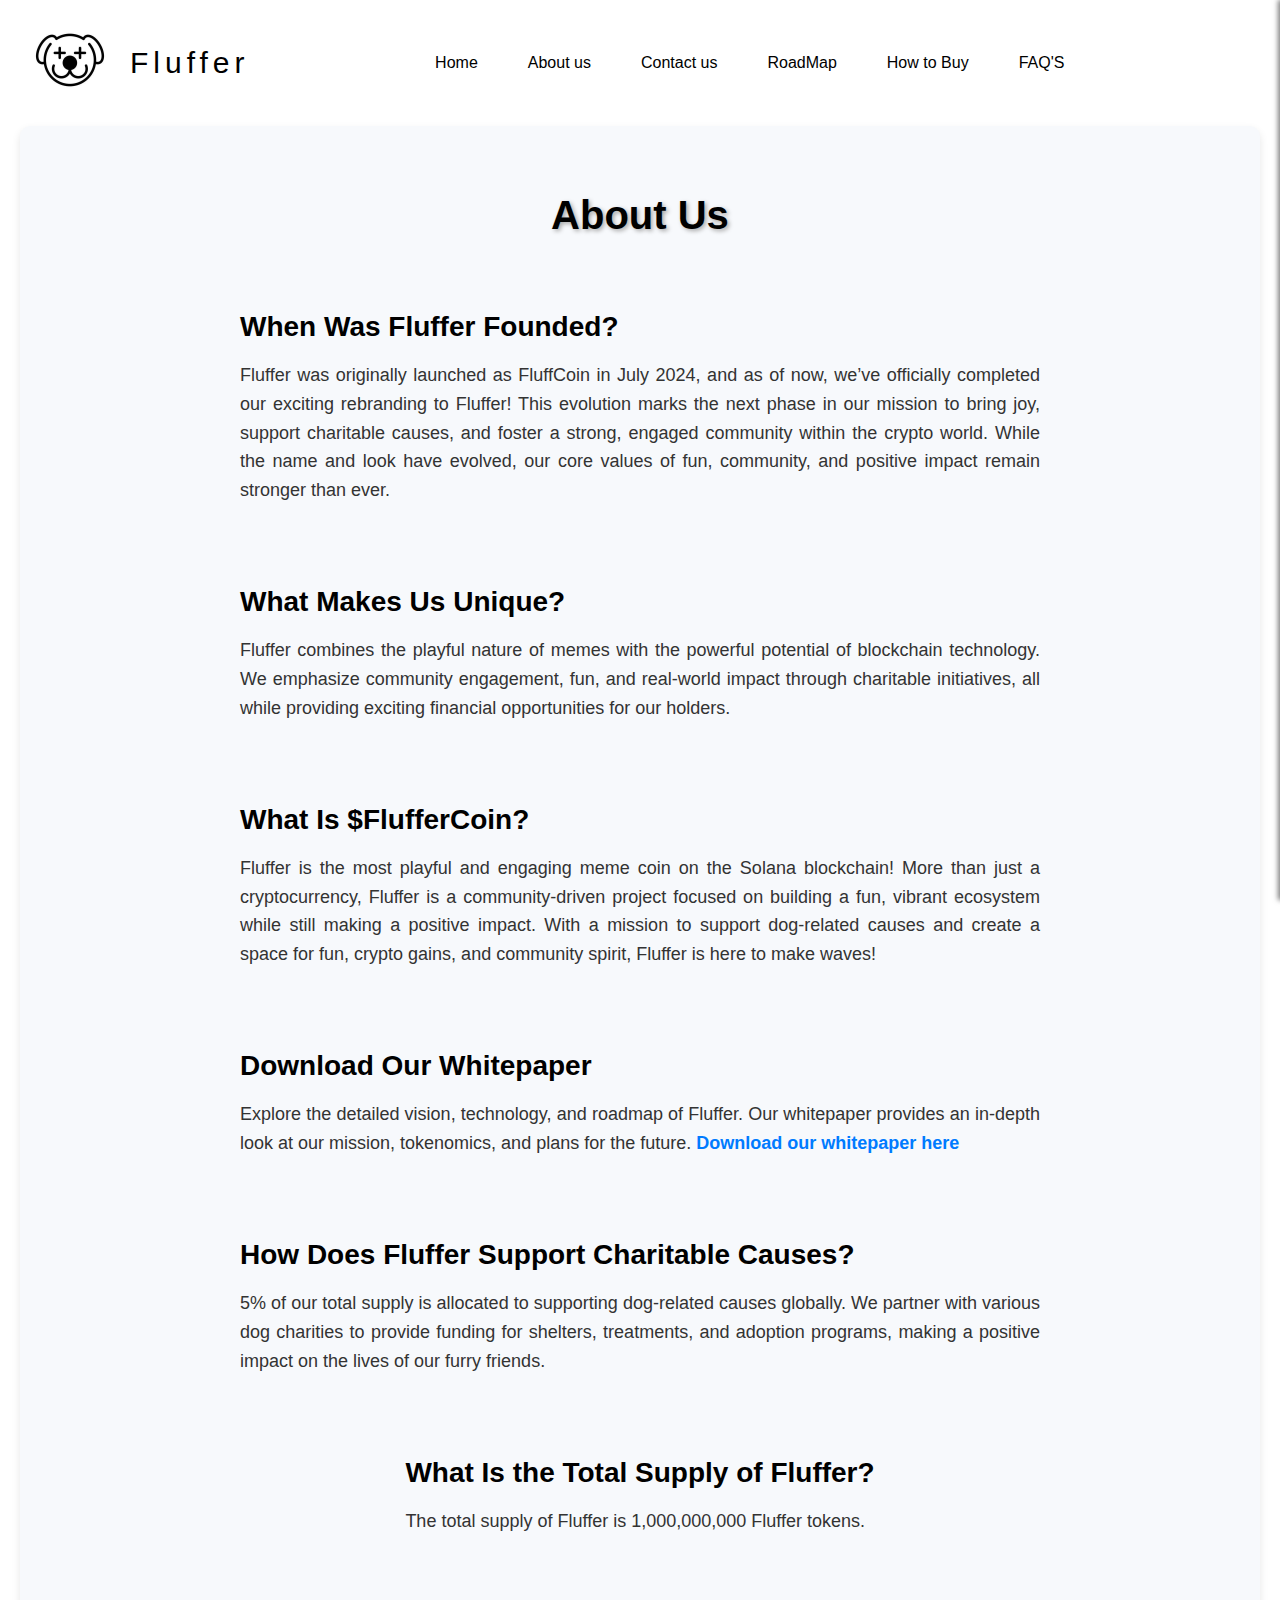
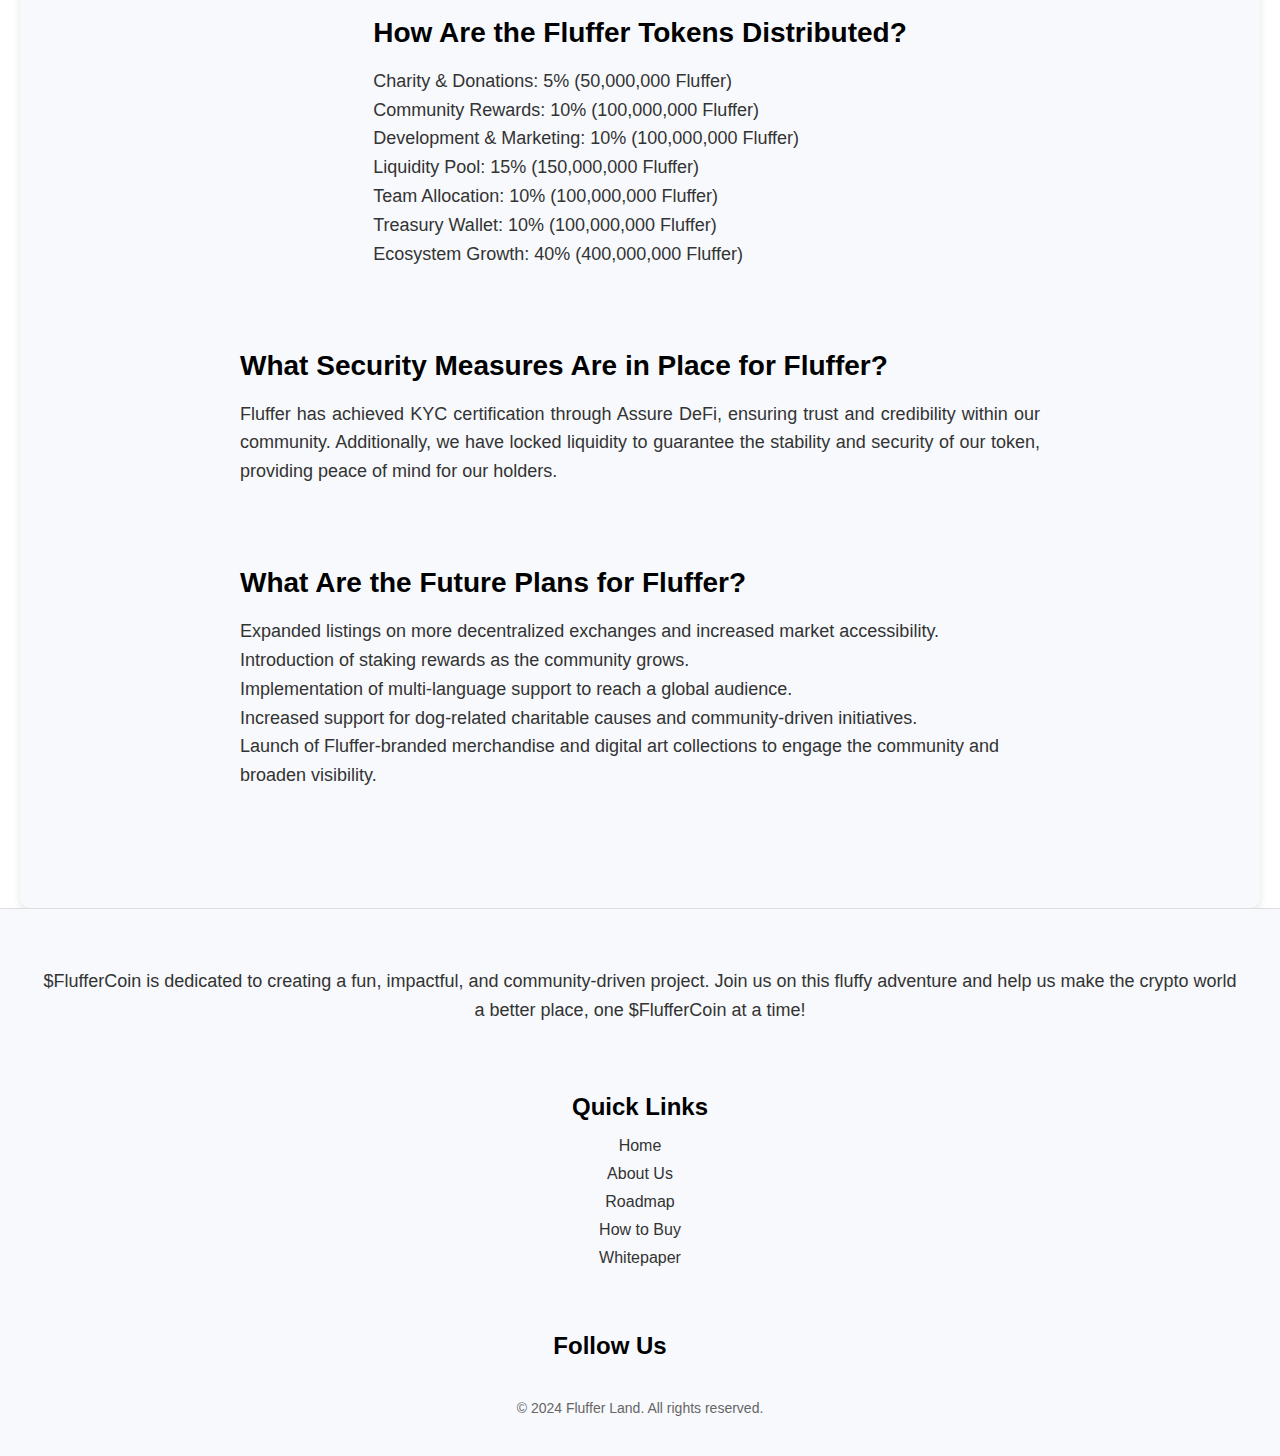
==== about.html @ 2c405732 "Add files via upload" ====
<!DOCTYPE html>
<html lang="en">
<head>
  <meta charset="UTF-8">
  <meta name="viewport" content="width=device-width, initial-scale=1.0">
  <title>ABOUT US</title>
  <link rel="stylesheet" href="css/navbar.css">
  <link rel="stylesheet" href="css/footer.css">
  <link rel="stylesheet" href="css/logo.css">

  <style>
    body {
      font-size: 16px; /* Base font size for mobile */
      margin: 0;
      padding: 0;
    }
    
    .about-us-section {
      padding: 40px 20px;
      background-color: #f7f9fc;
      border-radius: 10px;
      box-shadow: 0 4px 8px rgba(0, 0, 0, 0.1);
      text-align: center;
      max-width: 1200px;
      margin: 0 auto;
      font-size: 20px;
    }
    
    .about-us-section h1 {
      font-size: 2.5em; /* Responsive font size */
      font-weight: bold;
      margin-bottom: 20px;
      color: black;
      text-shadow: 2px 2px 4px #aaa;
      animation: fadeIn 1.5s ease-in-out;
    }
    
    .about-us-content {
      display: flex;
      flex-direction: column;
      align-items: center;
    }
    
    .about-us-block {
      margin-bottom: 40px;
      text-align: left;
      max-width: 800px;
      margin-left: auto;
      margin-right: auto;
    }
    
    .about-us-block h2 {
      font-size: 2em; /* Responsive font size */
      margin-bottom: 10px;
      color: black;
    }
    
    .about-us-block p {
      font-size: 1.125em; /* Responsive font size */
      line-height: 1.6;
      color: #333;
      text-align: justify;
    }
    
    @keyframes fadeIn {
      0% {
        opacity: 0;
      }
      100% {
        opacity: 1;
      }
    }

    /* Responsive Design */
    @media (max-width: 768px) {
      body {
        font-size: 14px;
      }
      
      .about-us-section h1 {
        font-size: 2em;
      }
      
      .about-us-block h2 {
        font-size: 1.5em;
      }
      
      .about-us-block p {
        font-size: 1em;
      }
    }
    
    @media (max-width: 480px) {
      body {
        font-size: 12px;
      }
      
      .about-us-section h1 {
        font-size: 1.75em;
      }
      
      .about-us-block h2 {
        font-size: 1.25em;
      }
      
      .about-us-block p {
        font-size: 0.875em;
      }
    }
  </style>
</head>
<body>

  <nav class="navbar">
    <div class="logo"><img src="images/photo_2024-09-10_16-50-11.jpg" alt="" width="100px"></div> <span id="logo">Fluffer</span>
    <ul class="nav-list">
      <li><a href="index.html">Home</a></li>
      <li><a href="about.html">About us</a></li>
      <li><a href="contact.html">Contact us</a></li>
      <li><a href="roadmap.html">RoadMap</a></li>
      <li><a href="howtobuy.html">How to Buy</a></li>
      <li><a href="FAQ.HTML">FAQ'S</a></li>
    </ul>
    <!-- <button class="live-chart">Live Chart</button> -->
    <div class="menu-icon" onclick="openSidebar()">&#9776;</div>
  </nav>

  <div id="sidebar" class="sidebar">
    <div class="close-btn" onclick="closeSidebar()">&times;</div>
    <br><br><br><br>
    <ul class="sidebar-list">
        <li><a href="#">Home</a></li>
        <li><a href="about.html">About us</a></li>
        <li><a href="contact.html">Contact us</a></li>
        <li><a href="roadmap.html">RoadMap</a></li>
        <li><a href="howtobuy.html">How to Buy</a></li>
        <li><a href="FAQ.HTML">FAQ'S</a></li>
    </ul>
  </div>

  <section class="about-us-section" style="font-family: 'Poppins', sans-serif; color: #333;">
    <h1 style="font-size: 2.5rem; font-weight: 700; margin-bottom: 30px; text-align: center;">About Us</h1>
    
    <div class="about-us-content" style="padding: 20px;">
      
      <div class="about-us-block" style="margin-bottom: 40px;">
        <h2 style="font-size: 1.75rem; font-weight: 600;">When Was Fluffer Founded?</h2>
        <p style="font-size: 1.125rem; line-height: 1.6;">
          Fluffer was originally launched as FluffCoin in July 2024, and as of now, we’ve officially completed our exciting rebranding to Fluffer! This evolution marks the next phase in our mission to bring joy, support charitable causes, and foster a strong, engaged community within the crypto world. While the name and look have evolved, our core values of fun, community, and positive impact remain stronger than ever.
        </p>
      </div>
      
      <div class="about-us-block" style="margin-bottom: 40px;">
        <h2 style="font-size: 1.75rem; font-weight: 600;">What Makes Us Unique?</h2>
        <p style="font-size: 1.125rem; line-height: 1.6;">
          Fluffer combines the playful nature of memes with the powerful potential of blockchain technology. We emphasize community engagement, fun, and real-world impact through charitable initiatives, all while providing exciting financial opportunities for our holders.
        </p>
      </div>

      <div class="about-us-block" style="margin-bottom: 40px;">
        <h2 style="font-size: 1.75rem; font-weight: 600;">What Is $FlufferCoin?</h2>
        <p style="font-size: 1.125rem; line-height: 1.6;">
          Fluffer is the most playful and engaging meme coin on the Solana blockchain! More than just a cryptocurrency, Fluffer is a community-driven project focused on building a fun, vibrant ecosystem while still making a positive impact. With a mission to support dog-related causes and create a space for fun, crypto gains, and community spirit, Fluffer is here to make waves!
        </p>
      </div>

      <div class="about-us-block" style="margin-bottom: 40px;">
        <h2 style="font-size: 1.75rem; font-weight: 600;">Download Our Whitepaper</h2>
        <p style="font-size: 1.125rem; line-height: 1.6;">
          Explore the detailed vision, technology, and roadmap of Fluffer. Our whitepaper provides an in-depth look at our mission, tokenomics, and plans for the future.
          <a href="https://docs.google.com/document/d/1_TDJG7JCIEQSpKGQhIG7g-AupScivDcKQBpxKaY5FBs/edit" style="color: #007bff; text-decoration: none; font-weight: bold;">Download our whitepaper here</a>
        </p>
      </div>

      <!-- New Content Begins Here -->

      <div class="about-us-block" style="margin-bottom: 40px;">
        <h2 style="font-size: 1.75rem; font-weight: 600;">How Does Fluffer Support Charitable Causes?</h2>
        <p style="font-size: 1.125rem; line-height: 1.6;">
          5% of our total supply is allocated to supporting dog-related causes globally. We partner with various dog charities to provide funding for shelters, treatments, and adoption programs, making a positive impact on the lives of our furry friends.
        </p>
      </div>

      <div class="about-us-block" style="margin-bottom: 40px;">
        <h2 style="font-size: 1.75rem; font-weight: 600;">What Is the Total Supply of Fluffer?</h2>
        <p style="font-size: 1.125rem; line-height: 1.6;">
          The total supply of Fluffer is 1,000,000,000 Fluffer tokens.
        </p>
      </div>

      <div class="about-us-block" style="margin-bottom: 40px;">
        <h2 style="font-size: 1.75rem; font-weight: 600;">How Are the Fluffer Tokens Distributed?</h2>
        <ul style="font-size: 1.125rem; line-height: 1.6; list-style: none; padding-left: 0;">
          <li><i class="fas fa-hand-holding-heart"></i> Charity & Donations: 5% (50,000,000 Fluffer)</li>
          <li><i class="fas fa-users"></i> Community Rewards: 10% (100,000,000 Fluffer)</li>
          <li><i class="fas fa-bullhorn"></i> Development & Marketing: 10% (100,000,000 Fluffer)</li>
          <li><i class="fas fa-coins"></i> Liquidity Pool: 15% (150,000,000 Fluffer)</li>
          <li><i class="fas fa-user-tie"></i> Team Allocation: 10% (100,000,000 Fluffer)</li>
          <li><i class="fas fa-landmark"></i> Treasury Wallet: 10% (100,000,000 Fluffer)</li>
          <li><i class="fas fa-leaf"></i> Ecosystem Growth: 40% (400,000,000 Fluffer)</li>
        </ul>
      </div>

      <div class="about-us-block" style="margin-bottom: 40px;">
        <h2 style="font-size: 1.75rem; font-weight: 600;">What Security Measures Are in Place for Fluffer?</h2>
        <p style="font-size: 1.125rem; line-height: 1.6;">
          Fluffer has achieved KYC certification through Assure DeFi, ensuring trust and credibility within our community. Additionally, we have locked liquidity to guarantee the stability and security of our token, providing peace of mind for our holders.
        </p>
      </div>

      <div class="about-us-block" style="margin-bottom: 40px;">
        <h2 style="font-size: 1.75rem; font-weight: 600;">What Are the Future Plans for Fluffer?</h2>
        <ul style="font-size: 1.125rem; line-height: 1.6; list-style: none; padding-left: 0;">
          <li><i class="fas fa-exchange-alt"></i> Expanded listings on more decentralized exchanges and increased market accessibility.</li>
          <li><i class="fas fa-gift"></i> Introduction of staking rewards as the community grows.</li>
          <li><i class="fas fa-language"></i> Implementation of multi-language support to reach a global audience.</li>
          <li><i class="fas fa-dog"></i> Increased support for dog-related charitable causes and community-driven initiatives.</li>
          <li><i class="fas fa-tshirt"></i> Launch of Fluffer-branded merchandise and digital art collections to engage the community and broaden visibility.</li>
        </ul>
      </div>

    </div>
</section>


  <footer class="footer-section">
    <div class="footer-content">
      <div class="footer-text">
        <p>$FlufferCoin is dedicated to creating a fun, impactful, and community-driven project. Join us on this fluffy adventure and help us make the crypto world a better place, one $FlufferCoin at a time!</p>
      </div>
      <div class="footer-links">
        <h2>Quick Links</h2>
        <ul>
          <li><a href="#">Home</a></li>
          <li><a href="about.html">About Us</a></li>
          <li><a href="roadmap.html">Roadmap</a></li>
          <li><a href="howtobuy.html">How to Buy</a></li>
          <li><a href="https://docs.google.com/document/d/1W1K-RKzpoS7OqNFHoM2u6PG6VS1AWPOQDdvdRIeGoGw/edit#heading=h.rvydwwlspe0c">Whitepaper</a></li>
        </ul>
      </div>
      <div class="footer-social">
        <h2>Follow Us</h2>
        <a href="https://twitter.com/fluffercoin" target="_blank" class="social-icon">
          <i class="fab fa-twitter"></i>
        </a>
        <a href="https://t.me/fluffercoin" target="_blank" class="social-icon">
          <i class="fab fa-telegram-plane"></i>
        </a>
        <a href="https://www.instagram.com/fluffercoin" target="_blank" class="social-icon">
          <i class="fab fa-instagram"></i>
        </a>
      </div>
      <div class="footer-bottom">
        <p>&copy; <span id="year">2024</span> Fluffer Land. All rights reserved.</p>
      </div>
    </div>
  </footer>

  <script src="scripts/navbar.js"></script>
</body>
</html>
---- css/navbar.css ----
body {
    font-family: Arial, sans-serif;
    margin: 0;
    padding: 0;
  }
  
  .navbar {
    display: flex;
    align-items: center;
    justify-content: space-between;
    padding: 10px 20px;
    position: relative;
    z-index: 1;
  }
  
  .logo {
    font-size: 24px;
    font-weight: bold;
  }
  
  .nav-list {
    list-style: none;
    display: flex;
    justify-content: center;
    flex-grow: 1;
    margin: 0;
    padding: 0;
  }
  
  .nav-list li {
    margin: 0 15px;
  }
  
  .nav-list a {
    text-decoration: none;
    color: black;
    padding: 5px 10px;
    transition: background-color 0.3s ease;
  }
  
  .nav-list a:hover {
    background-color: lightgray;
    border-radius: 5px;
  }
  
  /* .live-chart {
    background-color: #007bff;
    color: white;
    border: none;
    padding: 10px 20px;
    cursor: pointer;
    transition: background-color 0.3s ease;
  }
  
  .live-chart:hover {
    background-color: #0056b3;
  } */
  
  .menu-icon {
    display: none;
    font-size: 30px;
    cursor: pointer;
  }
  
  .sidebar {
    position: fixed;
    top: 0;
    right: -100%;
    width: 100%;
    height: 100%;
    background-color: white;
    box-shadow: -2px 0 5px rgba(0, 0, 0, 0.5);
    z-index: 20;
    transition: transform 0.3s ease;
  }
  
  .sidebar.open {
    transform: translateX(-100%);
  }
  
  .sidebar .close-btn {
    position: absolute;
    top: 20px;
    right: 20px;
    font-size: 30px;
    cursor: pointer;
  }
  
  .sidebar-list {
    list-style: none;
    padding: 0;
    margin-top: 60px;
    transition: 1s;
  }
  
  .sidebar-list li {
    padding: 15px;
    text-align: center;
    transition: 1s;

  }
  
  .sidebar-list a {
    text-decoration: none;
    color: black;
    display: block;
    transition: background-color 0.3s ease;
    transition: 1s;

  }
  
  .sidebar-list a:hover {
    color: #ff69b4;
  }
  
  @media (max-width: 768px) {
    .nav-list {
      display: none;
    }
  
    .menu-icon {
      display: block;
    }
  
    .live-chart {
      display: none;
    }

    .sidebar-list{
        font-weight: bold;
        font-family: system-ui, -apple-system, BlinkMacSystemFont, 'Segoe UI', Roboto, Oxygen, Ubuntu, Cantarell, 'Open Sans', 'Helvetica Neue', sans-serif;
        font-size: 20px;
    }
  }
---- css/footer.css ----
@import url('https://fonts.googleapis.com/css2?family=Inter:ital,opsz,wght@0,14..32,100..900;1,14..32,100..900&family=Oswald:wght@200..700&family=Playwrite+AT:ital,wght@0,100..400;1,100..400&display=swap');


.footer-section {
    background-color: #f7f9fc;
    padding: 40px 20px;
    border-top: 1px solid #ddd;
    text-align: center;
  }
  
  .footer-content {
    max-width: 1200px;
    margin: 0 auto;
    display: flex;
    flex-direction: column;
    align-items: center;
  }
  
  .footer-text {
    margin-bottom: 30px;
    color: #333;
    font-size: 1.125rem;
    line-height: 1.6;
  }
  
  .footer-links {
    margin-bottom: 30px;
  }
  
  .footer-links h2 {
    font-size: 1.5rem;
    margin-bottom: 10px;
    color: black;
  }
  
  .footer-links ul {
    list-style: none;
    padding: 0;
  }
  
  .footer-links ul li {
    margin: 10px 0;
  }
  
  .footer-links ul li a {
    text-decoration: none;
    color: #333;
    font-size: 1rem;
    transition: color 0.3s ease;
  }
  
  .footer-links ul li a:hover {
    color: black;
  }
  
  .footer-social {
    display: flex;
    justify-content: center;
    gap: 20px;
  }
  
  .footer-social h2 {
    font-size: 1.5rem;
    margin-bottom: 10px;
    color: black;
  }
  
  .social-icon {
    font-size: 24px;
    color: #333;
    transition: color 0.3s ease, transform 0.3s ease;
  }
  
  .social-icon:hover {
    color: black;
    transform: scale(1.2);
  }
  
  .footer-bottom {
    margin-top: 30px;
    font-size: 0.875rem;
    color: #666;
  }
  
  .footer-bottom p {
    margin: 0;
  }


  #mar{
    font-size: 100px;
  }

  @media (max-width: 768px){
    #mar{
        font-size: 120px;
        position: relative;
        bottom: 600px;  font-family: "Inter", sans-serif;
        font-optical-sizing: auto;
        font-weight: bold;
        font-style: normal;
    color: black; /* A playful pink color */

      }
  }
---- css/logo.css ----
@media (max-width: 768px){
    #logo{
        position: relative;
        right: 30px;
        font-size: 30px;
        letter-spacing: 5px;
    }
}

@media(min-width: 768px){
    #logo{
        position: relative;
        left: 10px;
        font-size: 30px;
        letter-spacing: 5px;
    }
}
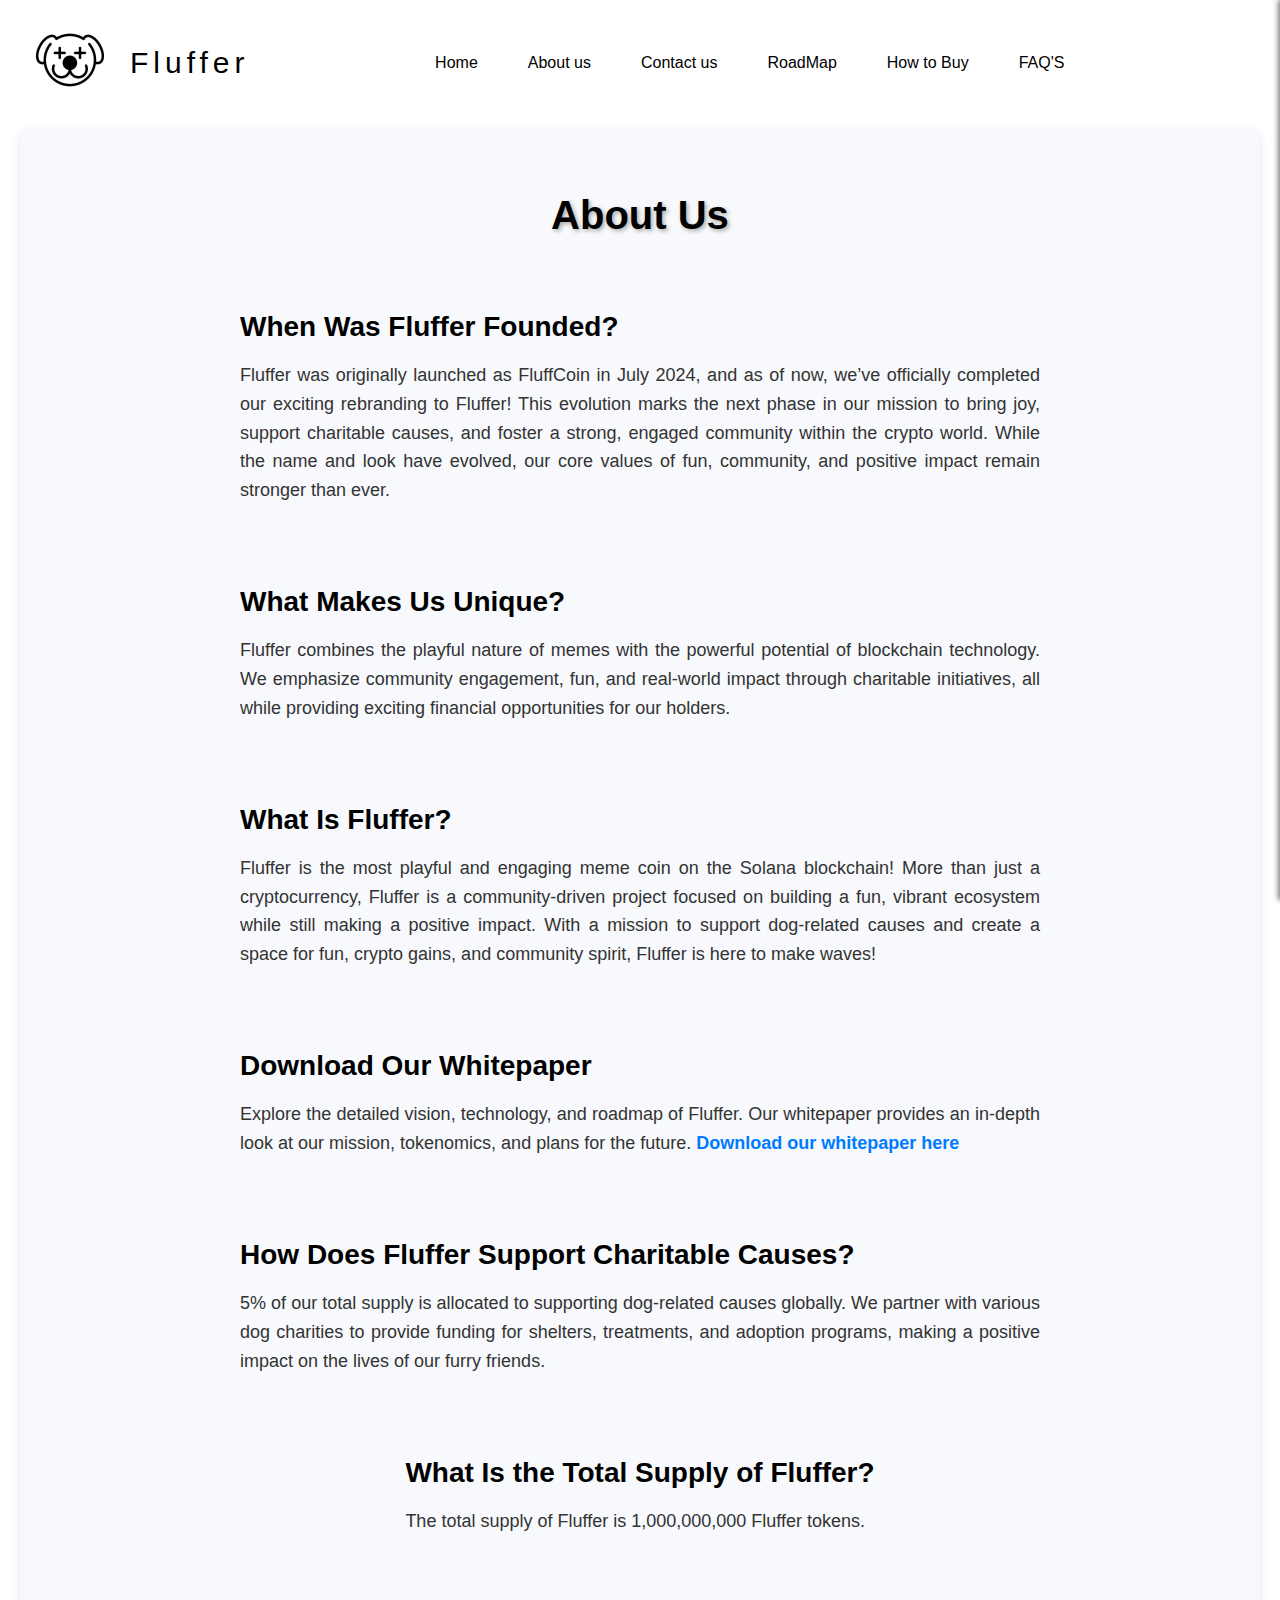
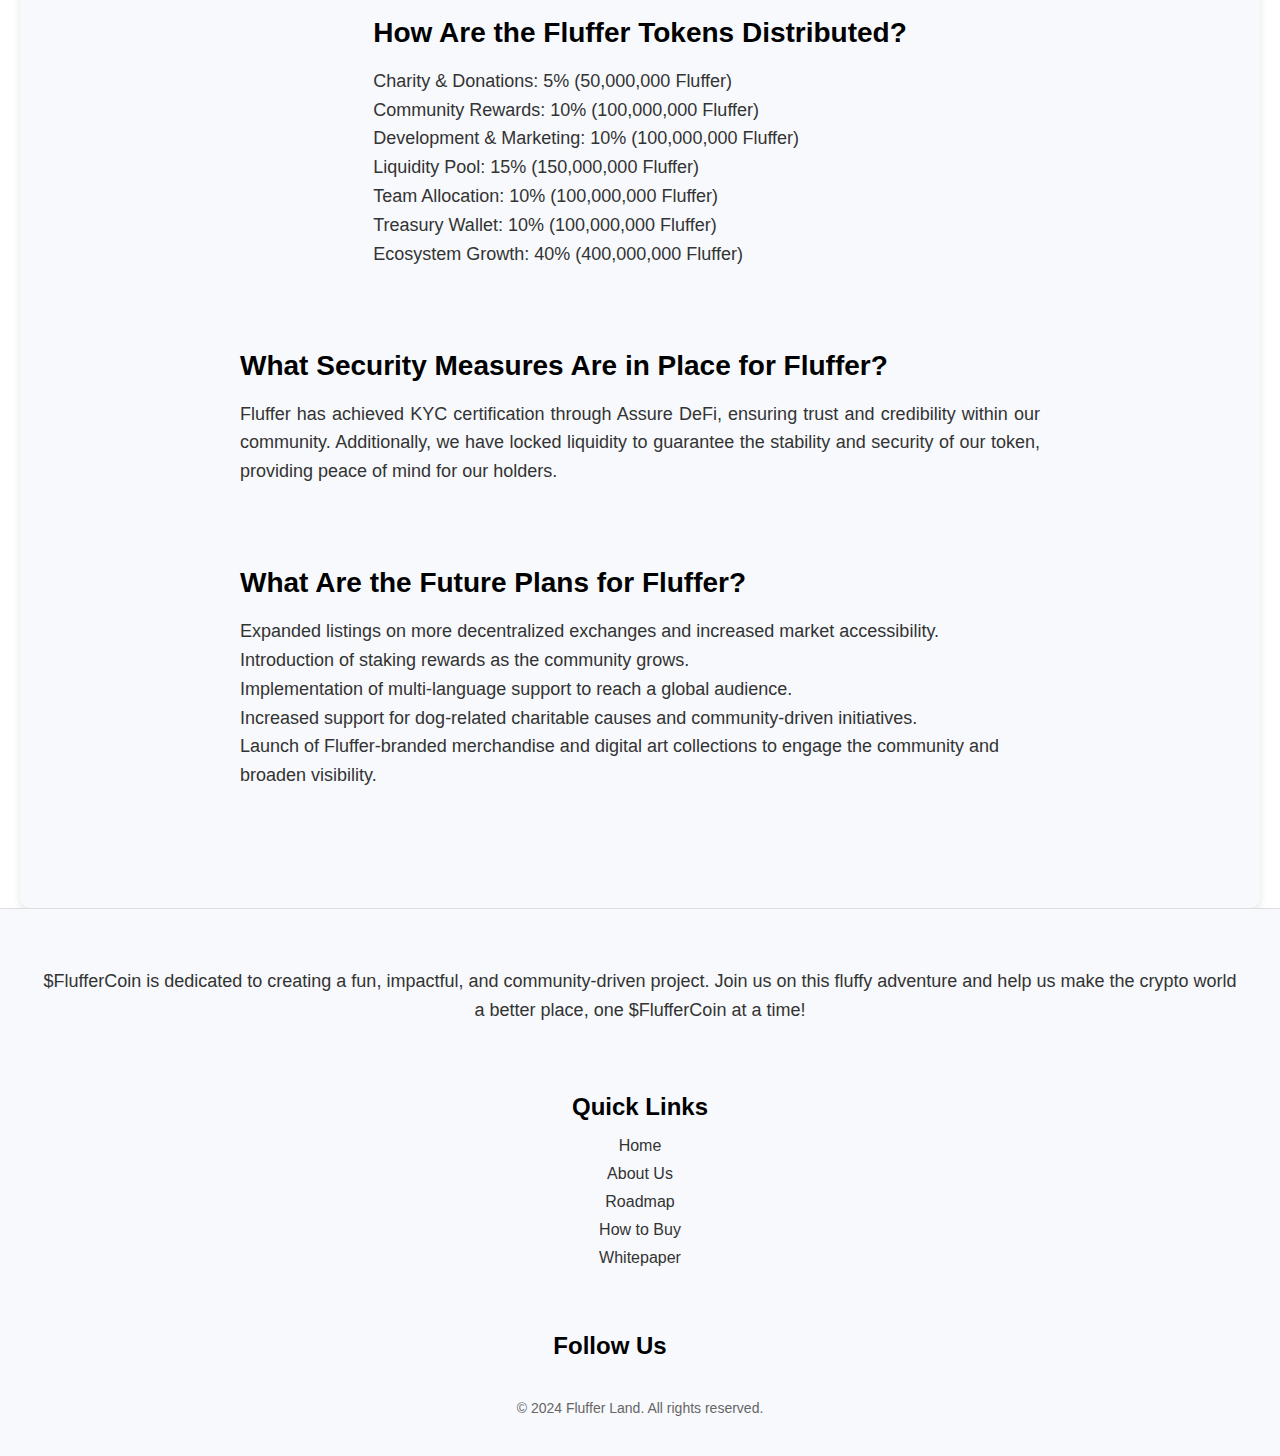
==== commit e7596e56: "Update about.html" ====
--- a/about.html
+++ b/about.html
@@ -158,7 +158,7 @@
       </div>
 
       <div class="about-us-block" style="margin-bottom: 40px;">
-        <h2 style="font-size: 1.75rem; font-weight: 600;">What Is $FlufferCoin?</h2>
+        <h2 style="font-size: 1.75rem; font-weight: 600;">What Is Fluffer?</h2>
         <p style="font-size: 1.125rem; line-height: 1.6;">
           Fluffer is the most playful and engaging meme coin on the Solana blockchain! More than just a cryptocurrency, Fluffer is a community-driven project focused on building a fun, vibrant ecosystem while still making a positive impact. With a mission to support dog-related causes and create a space for fun, crypto gains, and community spirit, Fluffer is here to make waves!
         </p>
@@ -240,13 +240,13 @@
       </div>
       <div class="footer-social">
         <h2>Follow Us</h2>
-        <a href="https://twitter.com/fluffercoin" target="_blank" class="social-icon">
+        <a href="https://x.com/fluffersolana" target="_blank" class="social-icon">
           <i class="fab fa-twitter"></i>
         </a>
-        <a href="https://t.me/fluffercoin" target="_blank" class="social-icon">
+        <a href="https://t.me/fluffcoinfluffy" target="_blank" class="social-icon">
           <i class="fab fa-telegram-plane"></i>
         </a>
-        <a href="https://www.instagram.com/fluffercoin" target="_blank" class="social-icon">
+        <a href="https://t.me/+qYhFtEvkcUU0NWIx" target="_blank" class="social-icon">
           <i class="fab fa-instagram"></i>
         </a>
       </div>
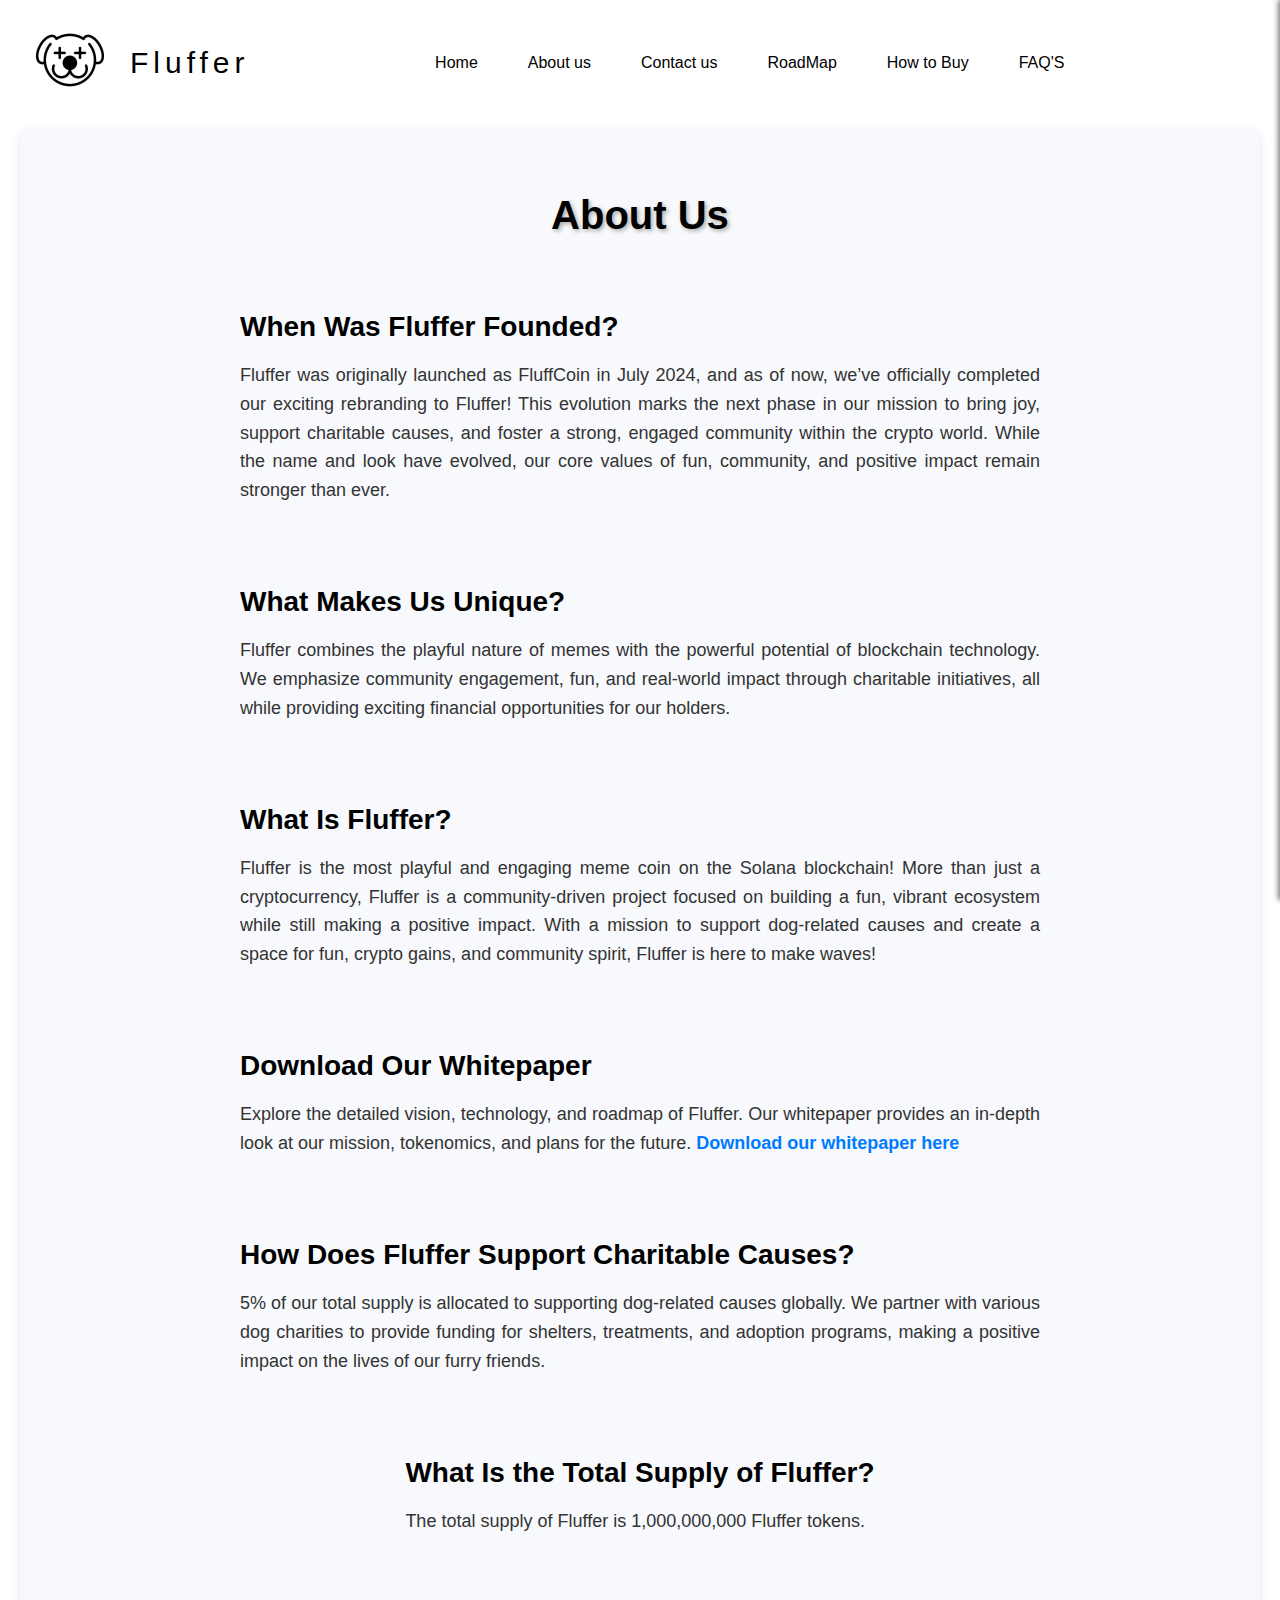
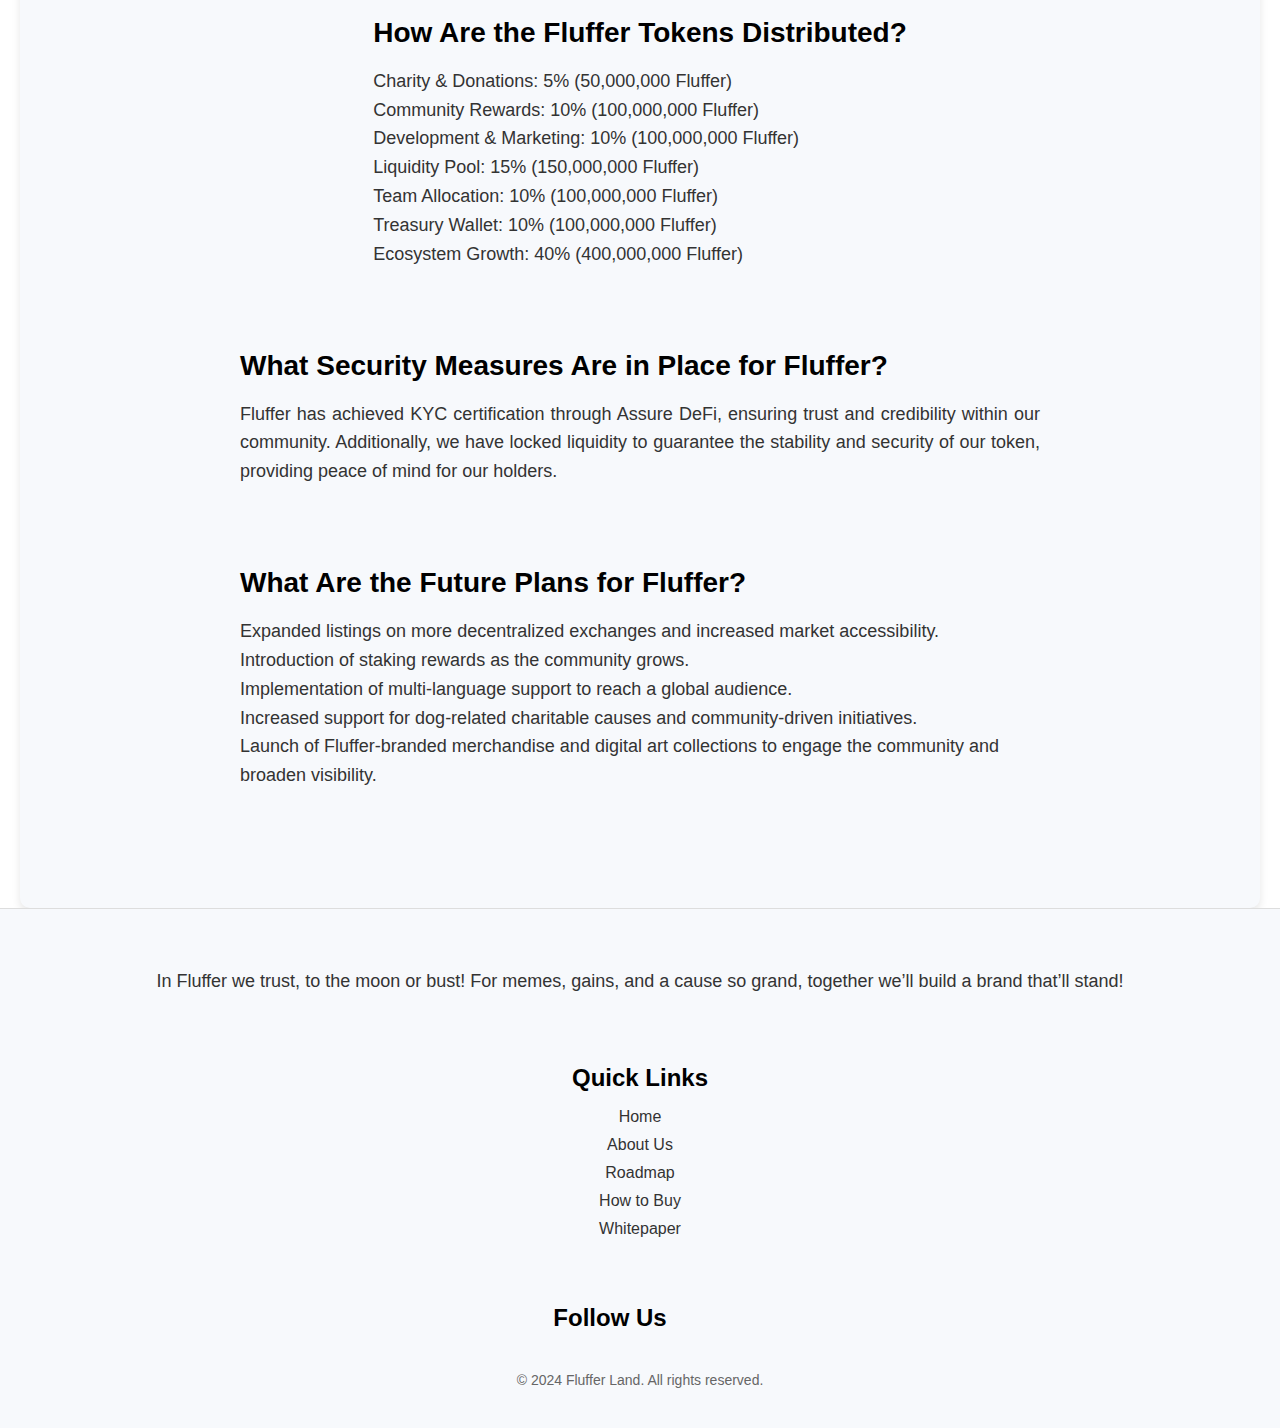
==== commit f16d4486: "Update about.html" ====
--- a/about.html
+++ b/about.html
@@ -226,7 +226,7 @@
   <footer class="footer-section">
     <div class="footer-content">
       <div class="footer-text">
-        <p>$FlufferCoin is dedicated to creating a fun, impactful, and community-driven project. Join us on this fluffy adventure and help us make the crypto world a better place, one $FlufferCoin at a time!</p>
+        <p> In Fluffer we trust, to the moon or bust! For memes, gains, and a cause so grand, together we’ll build a brand that’ll stand!</p>
       </div>
       <div class="footer-links">
         <h2>Quick Links</h2>
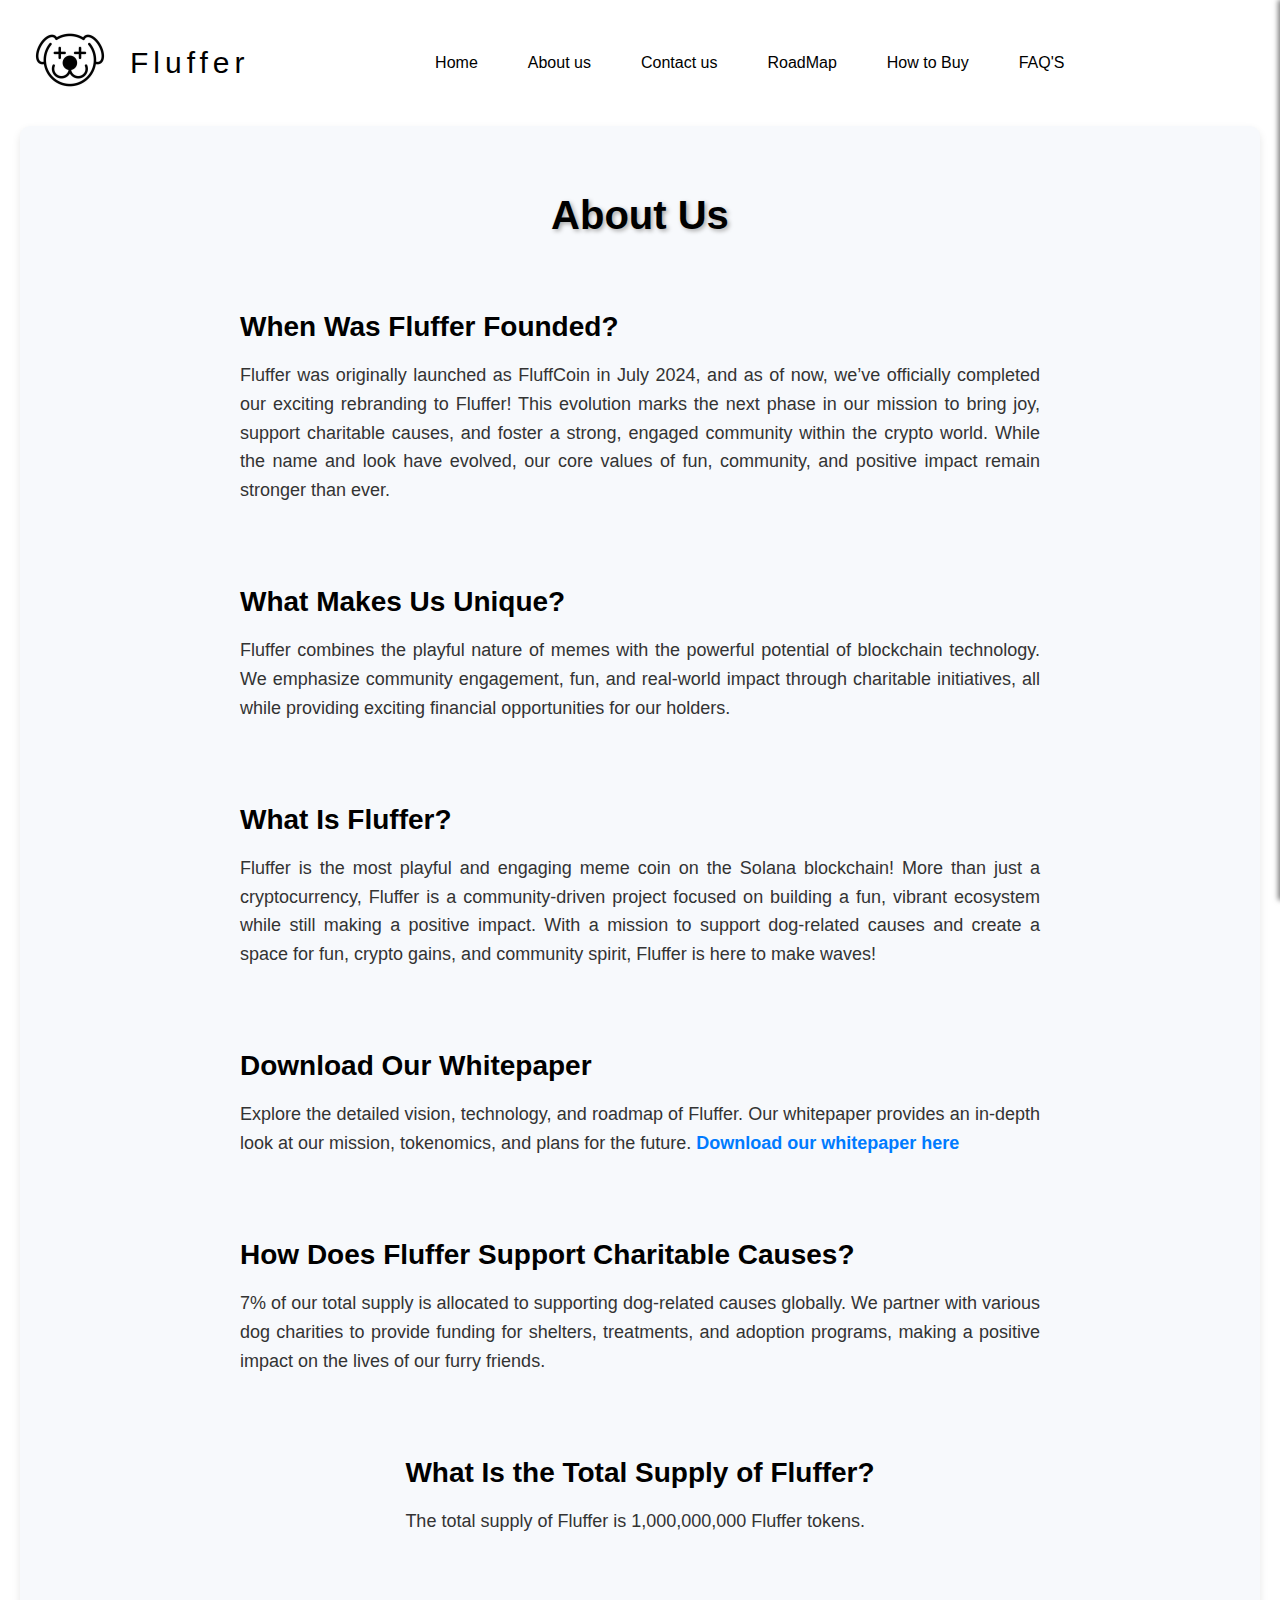
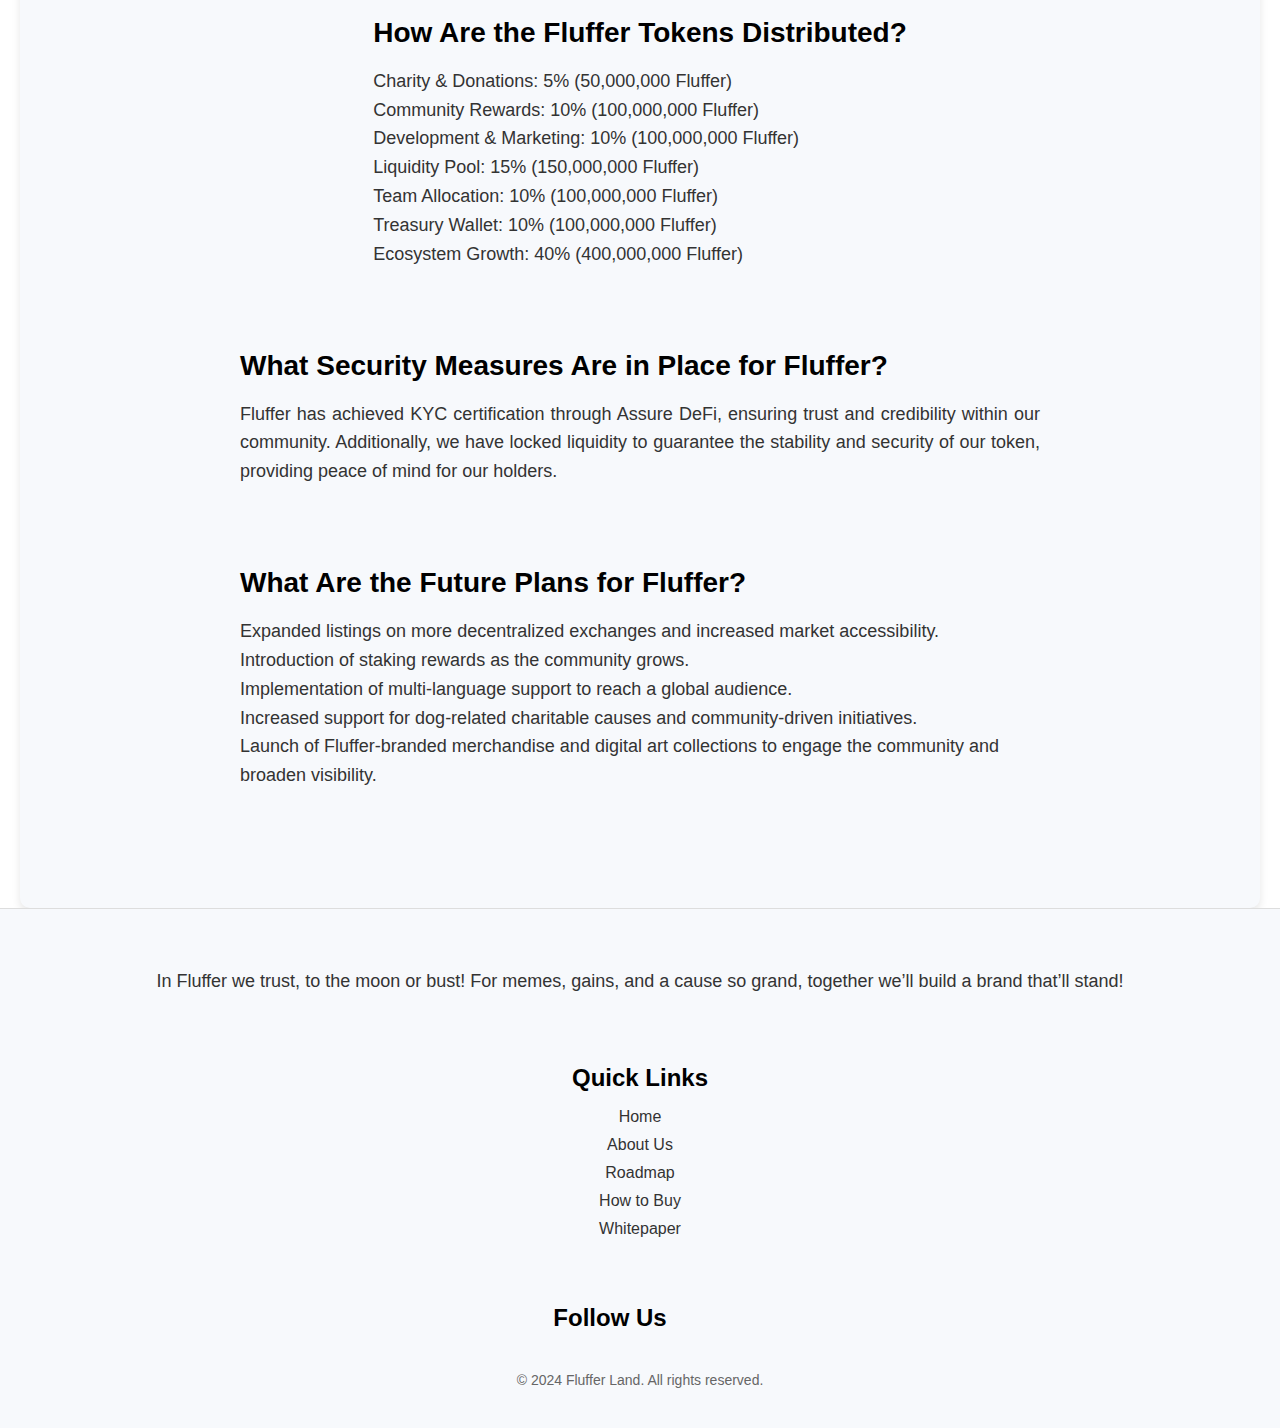
==== commit 053e3206: "Update about.html" ====
--- a/about.html
+++ b/about.html
@@ -177,7 +177,7 @@
       <div class="about-us-block" style="margin-bottom: 40px;">
         <h2 style="font-size: 1.75rem; font-weight: 600;">How Does Fluffer Support Charitable Causes?</h2>
         <p style="font-size: 1.125rem; line-height: 1.6;">
-          5% of our total supply is allocated to supporting dog-related causes globally. We partner with various dog charities to provide funding for shelters, treatments, and adoption programs, making a positive impact on the lives of our furry friends.
+          7% of our total supply is allocated to supporting dog-related causes globally. We partner with various dog charities to provide funding for shelters, treatments, and adoption programs, making a positive impact on the lives of our furry friends.
         </p>
       </div>
 
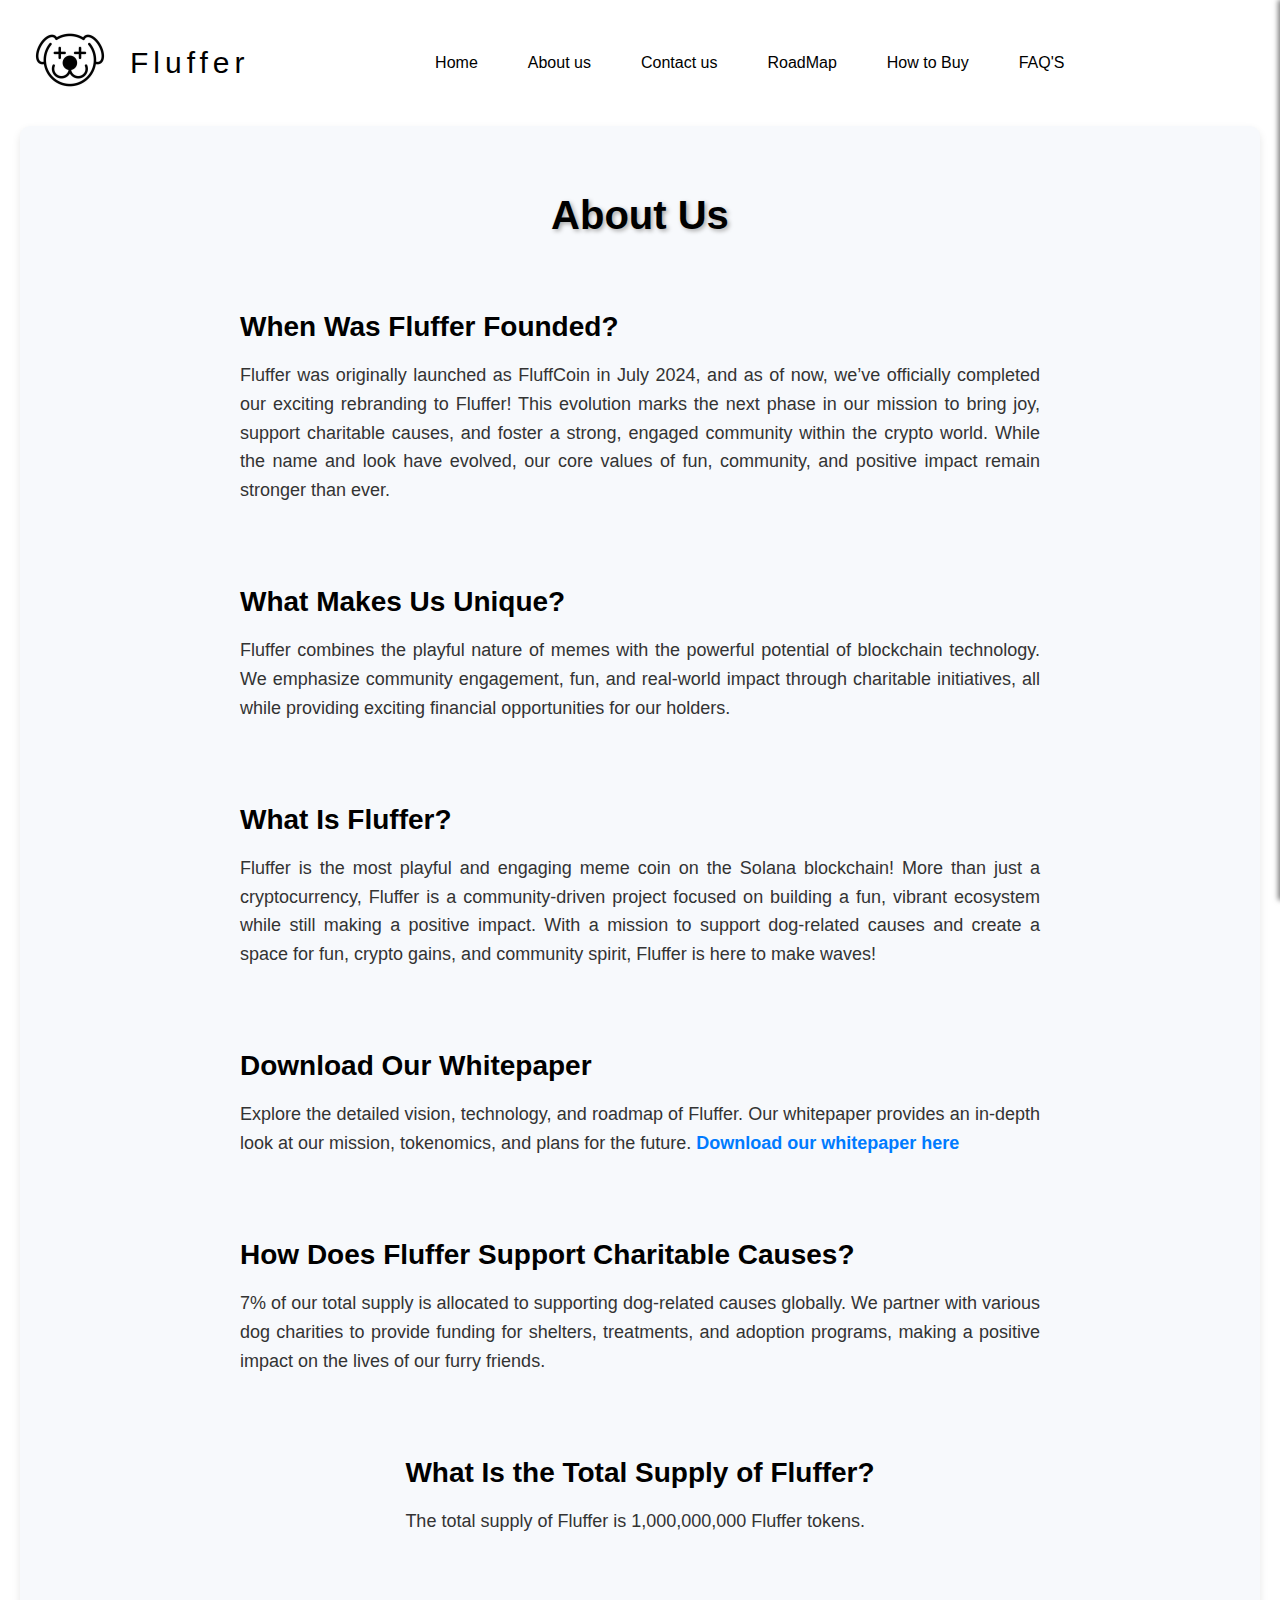
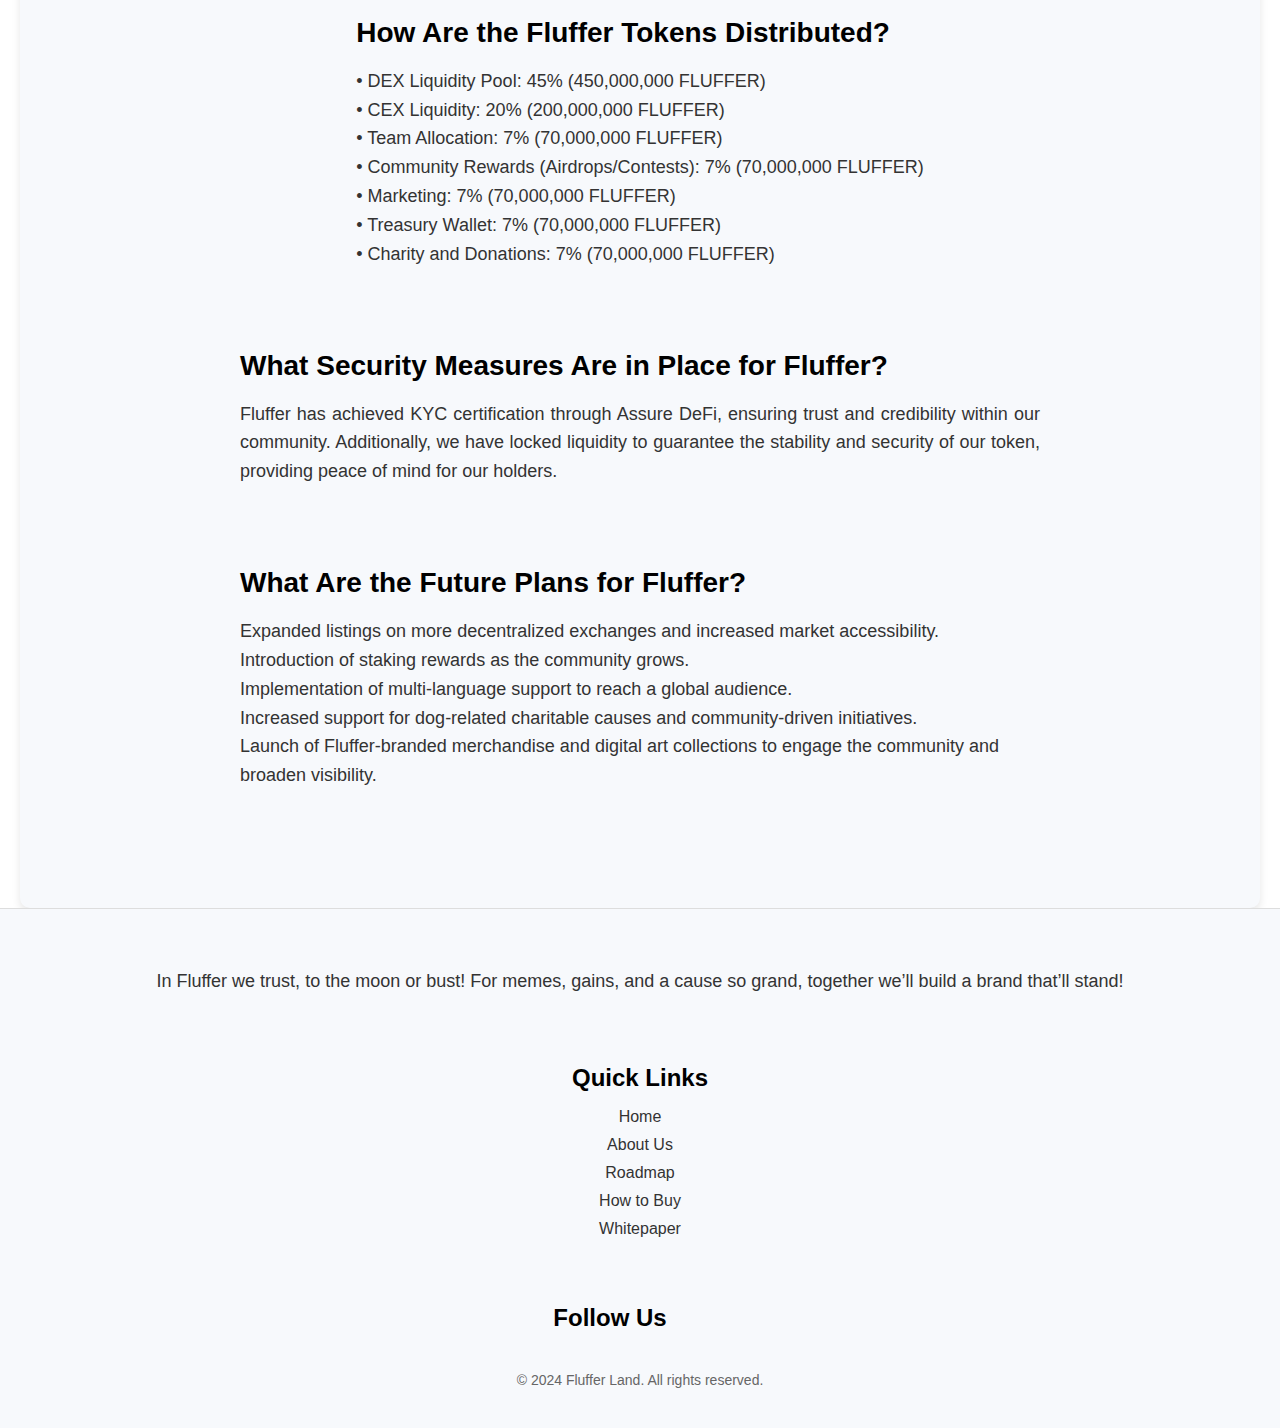
==== commit b18b667c: "Update about.html" ====
--- a/about.html
+++ b/about.html
@@ -191,13 +191,15 @@
       <div class="about-us-block" style="margin-bottom: 40px;">
         <h2 style="font-size: 1.75rem; font-weight: 600;">How Are the Fluffer Tokens Distributed?</h2>
         <ul style="font-size: 1.125rem; line-height: 1.6; list-style: none; padding-left: 0;">
-          <li><i class="fas fa-hand-holding-heart"></i> Charity & Donations: 5% (50,000,000 Fluffer)</li>
-          <li><i class="fas fa-users"></i> Community Rewards: 10% (100,000,000 Fluffer)</li>
-          <li><i class="fas fa-bullhorn"></i> Development & Marketing: 10% (100,000,000 Fluffer)</li>
-          <li><i class="fas fa-coins"></i> Liquidity Pool: 15% (150,000,000 Fluffer)</li>
-          <li><i class="fas fa-user-tie"></i> Team Allocation: 10% (100,000,000 Fluffer)</li>
-          <li><i class="fas fa-landmark"></i> Treasury Wallet: 10% (100,000,000 Fluffer)</li>
-          <li><i class="fas fa-leaf"></i> Ecosystem Growth: 40% (400,000,000 Fluffer)</li>
+
+  <li>• DEX Liquidity Pool: 45% (450,000,000 FLUFFER)</li>
+  <li>• CEX Liquidity: 20% (200,000,000 FLUFFER)</li>
+  <li>• Team Allocation: 7% (70,000,000 FLUFFER)</li>
+  <li>• Community Rewards (Airdrops/Contests): 7% (70,000,000 FLUFFER)</li>
+  <li>• Marketing: 7% (70,000,000 FLUFFER)</li>
+  <li>• Treasury Wallet: 7% (70,000,000 FLUFFER)</li>
+  <li>• Charity and Donations: 7% (70,000,000 FLUFFER)</li>
+
         </ul>
       </div>
 
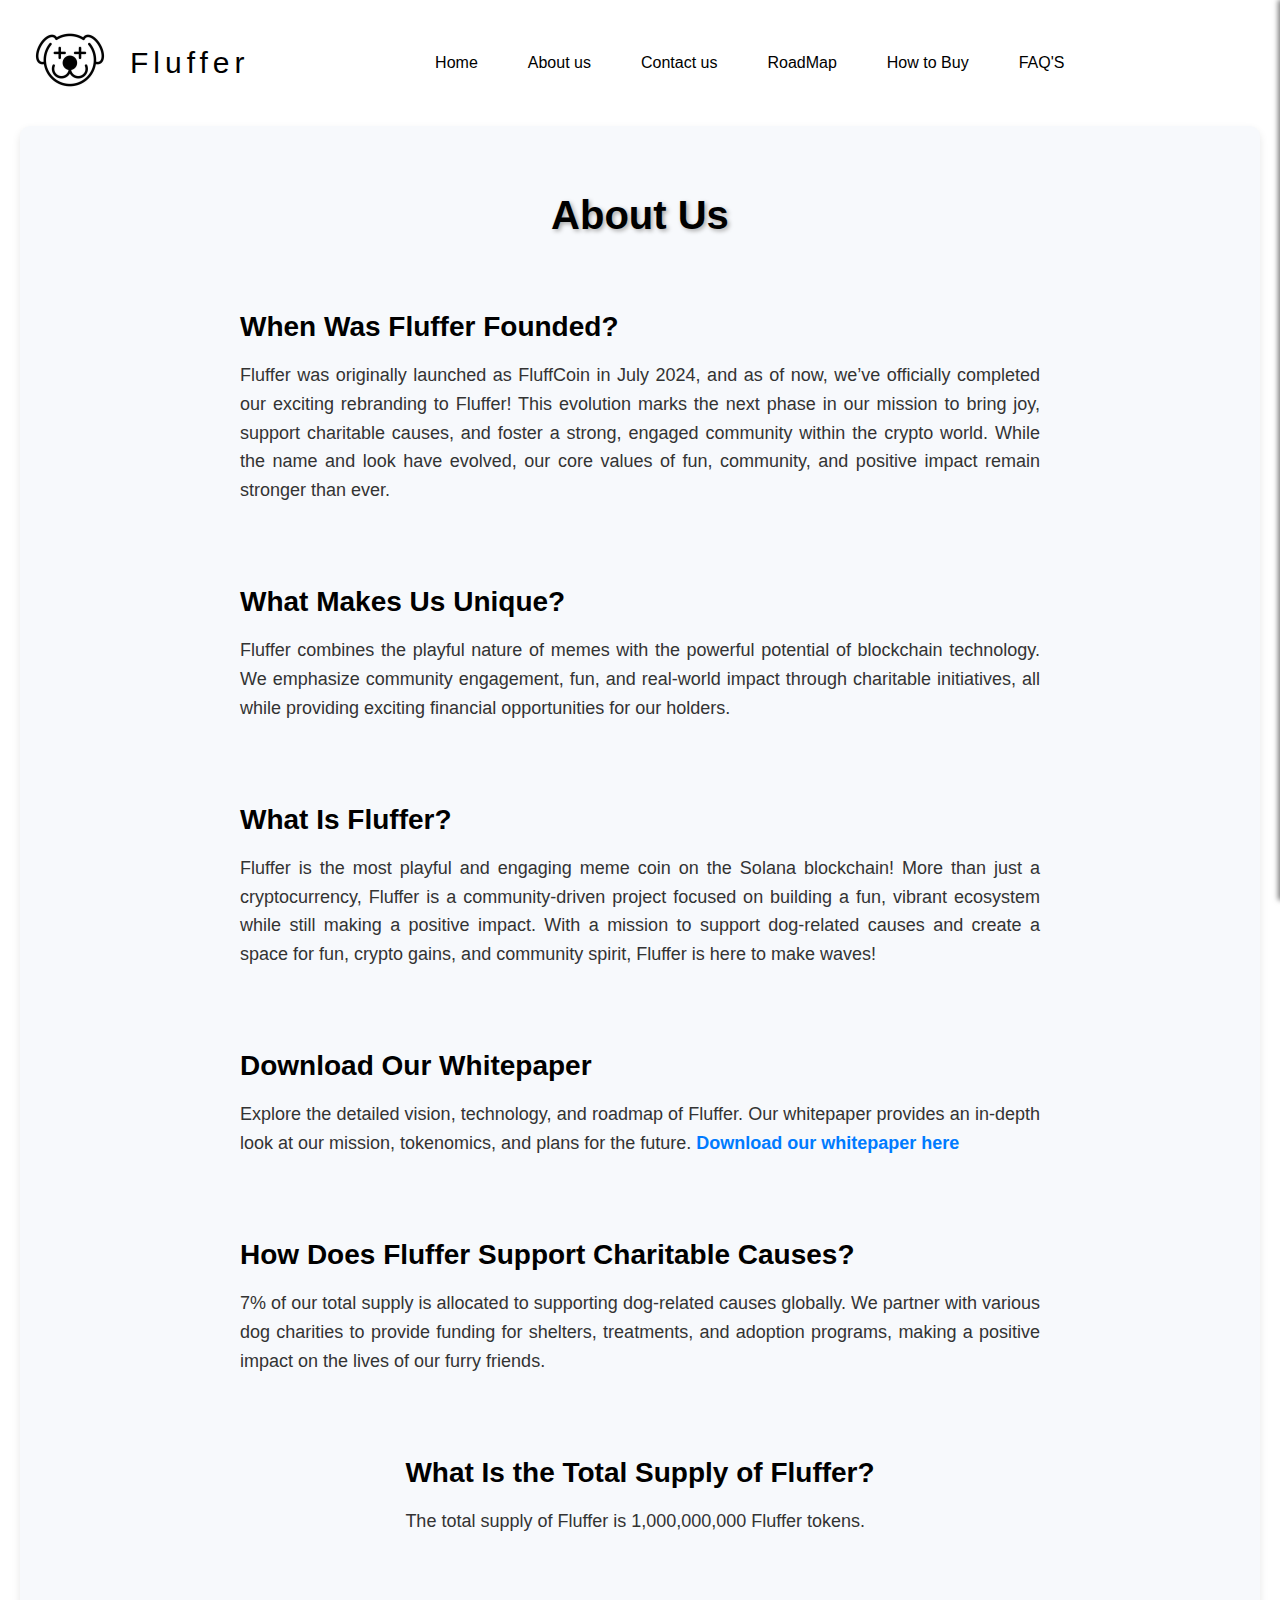
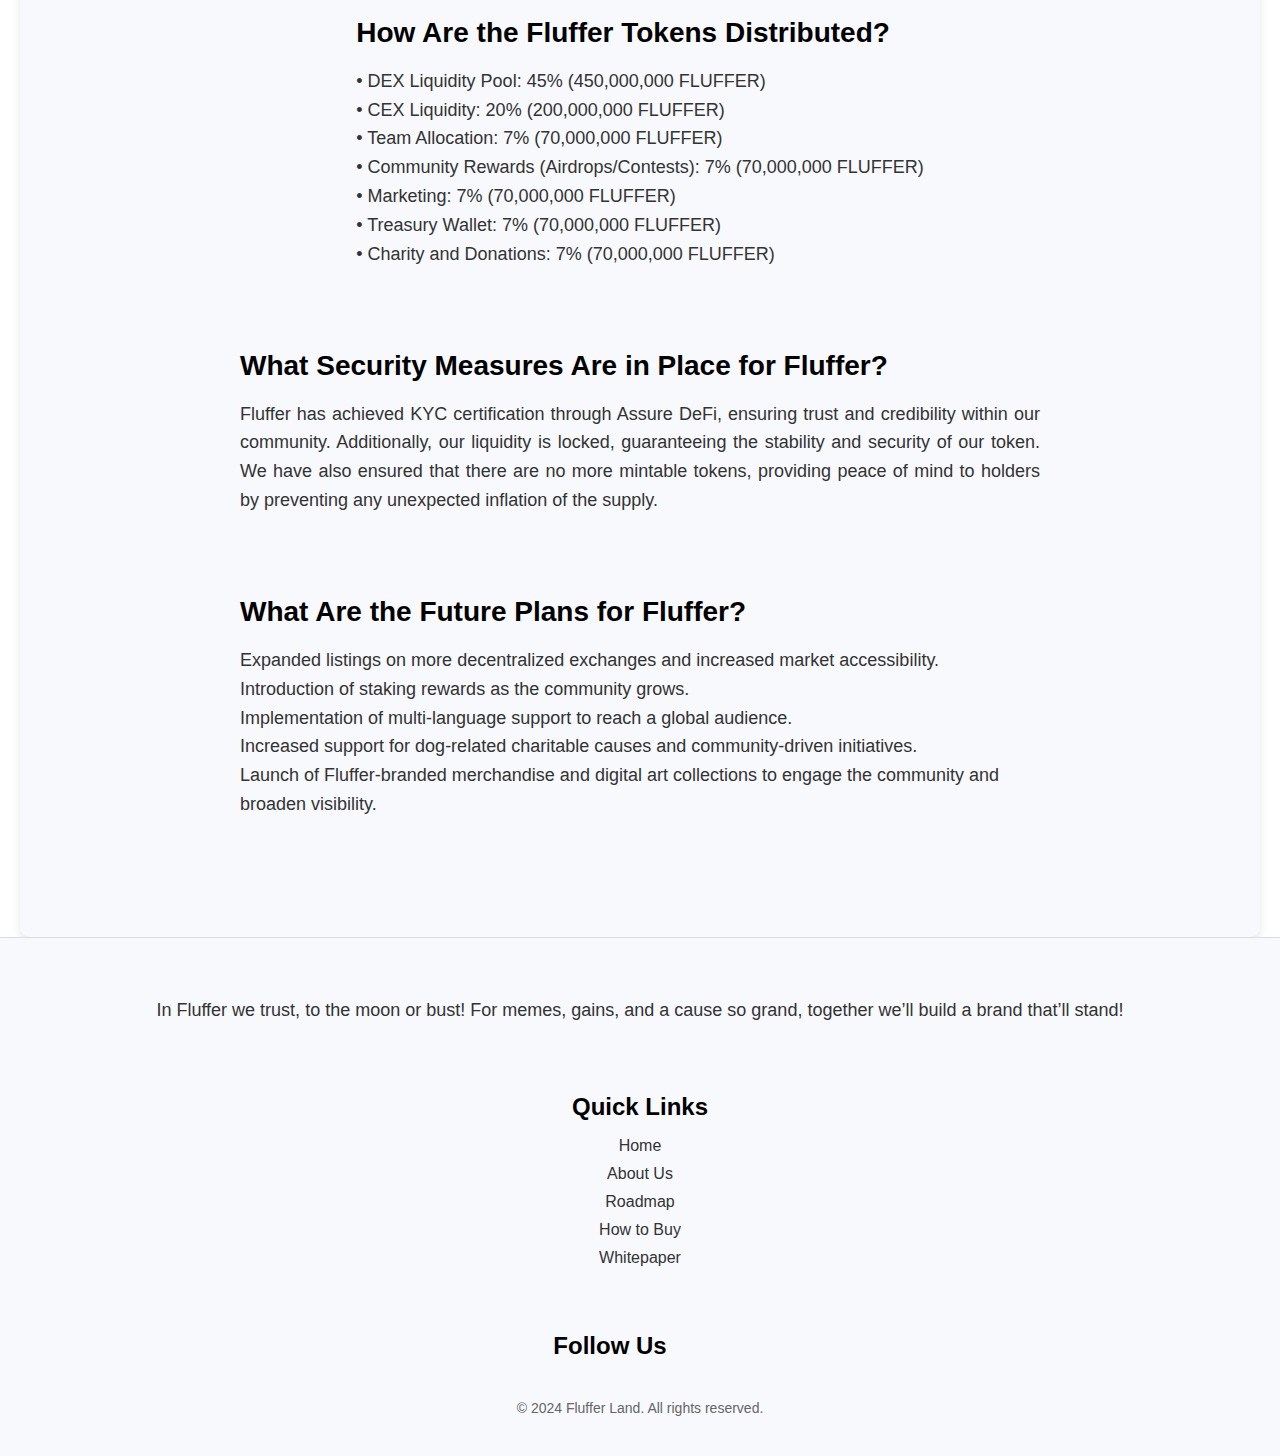
==== commit c4514a2f: "Update about.html" ====
--- a/about.html
+++ b/about.html
@@ -206,7 +206,7 @@
       <div class="about-us-block" style="margin-bottom: 40px;">
         <h2 style="font-size: 1.75rem; font-weight: 600;">What Security Measures Are in Place for Fluffer?</h2>
         <p style="font-size: 1.125rem; line-height: 1.6;">
-          Fluffer has achieved KYC certification through Assure DeFi, ensuring trust and credibility within our community. Additionally, we have locked liquidity to guarantee the stability and security of our token, providing peace of mind for our holders.
+            Fluffer has achieved KYC certification through Assure DeFi, ensuring trust and credibility within our community. Additionally, our liquidity is locked, guaranteeing the stability and security of our token. We have also ensured that there are no more mintable tokens, providing peace of mind to holders by preventing any unexpected inflation of the supply.
         </p>
       </div>
 
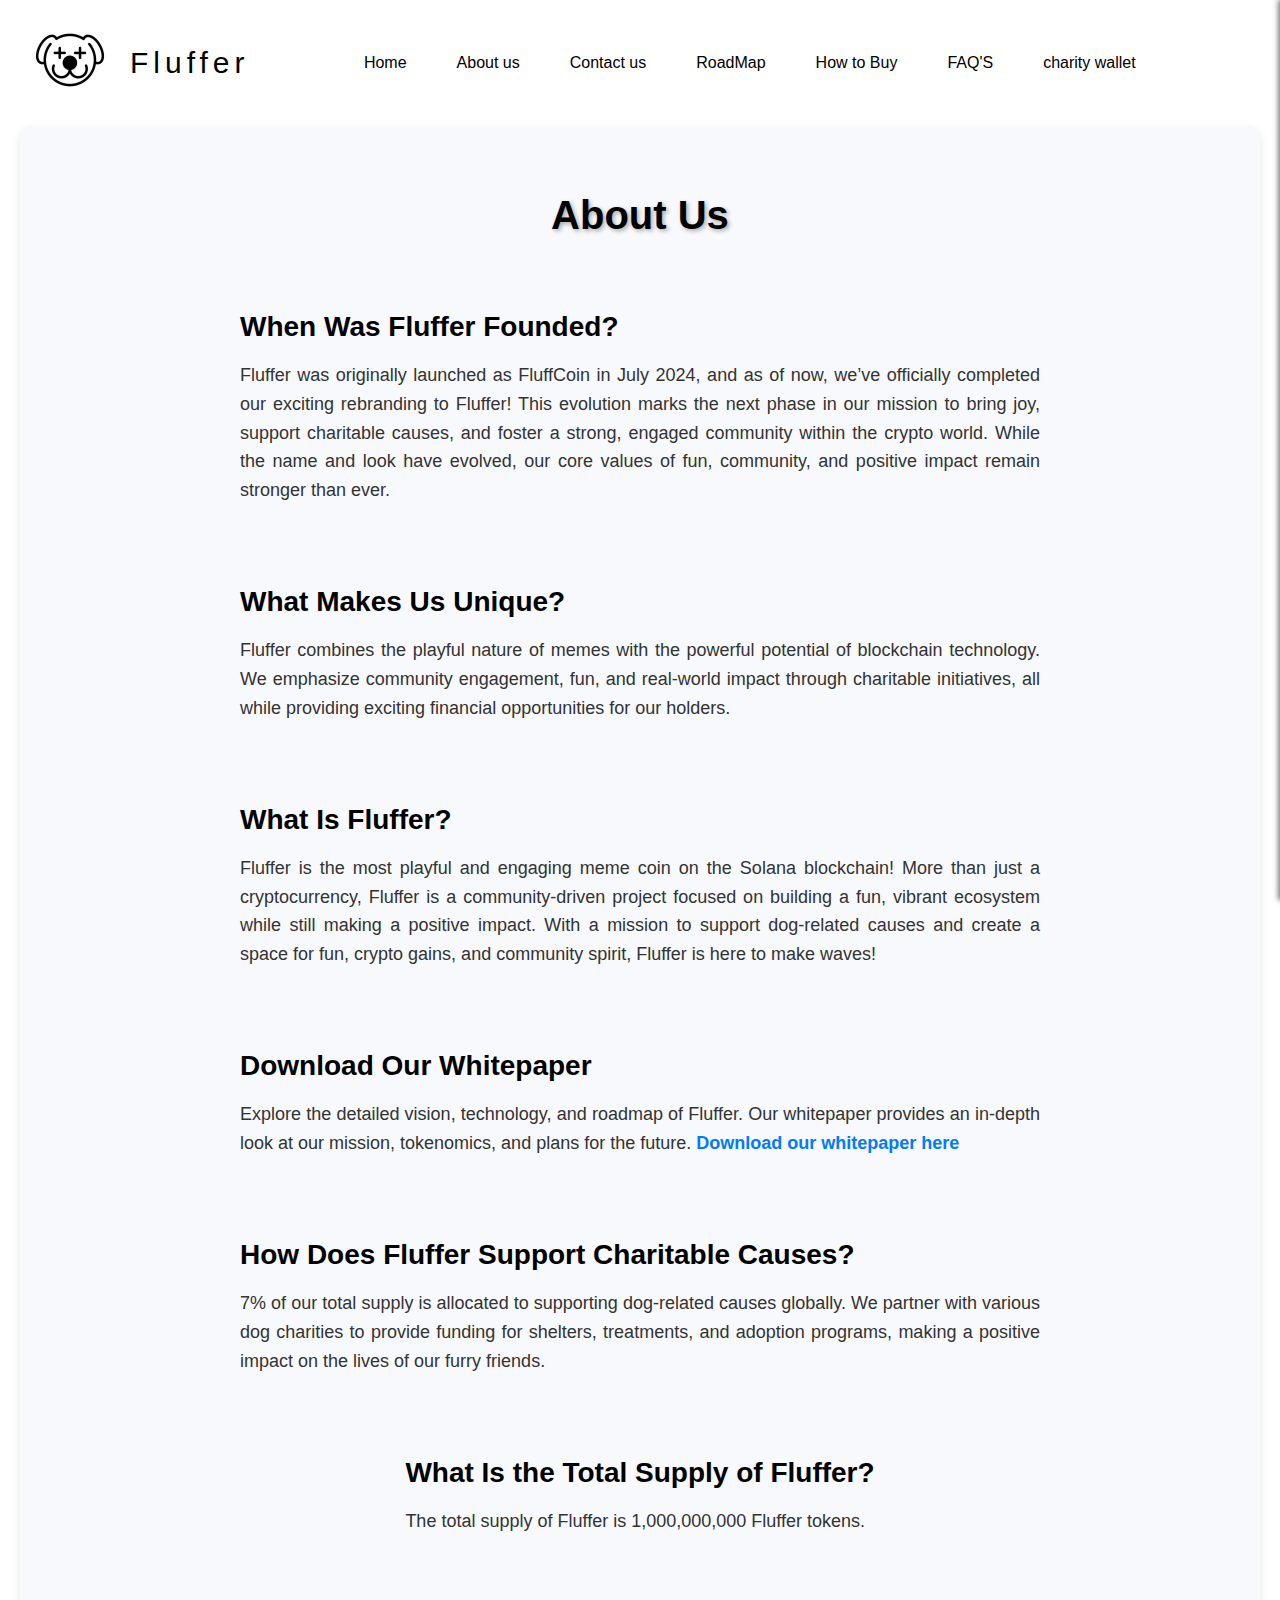
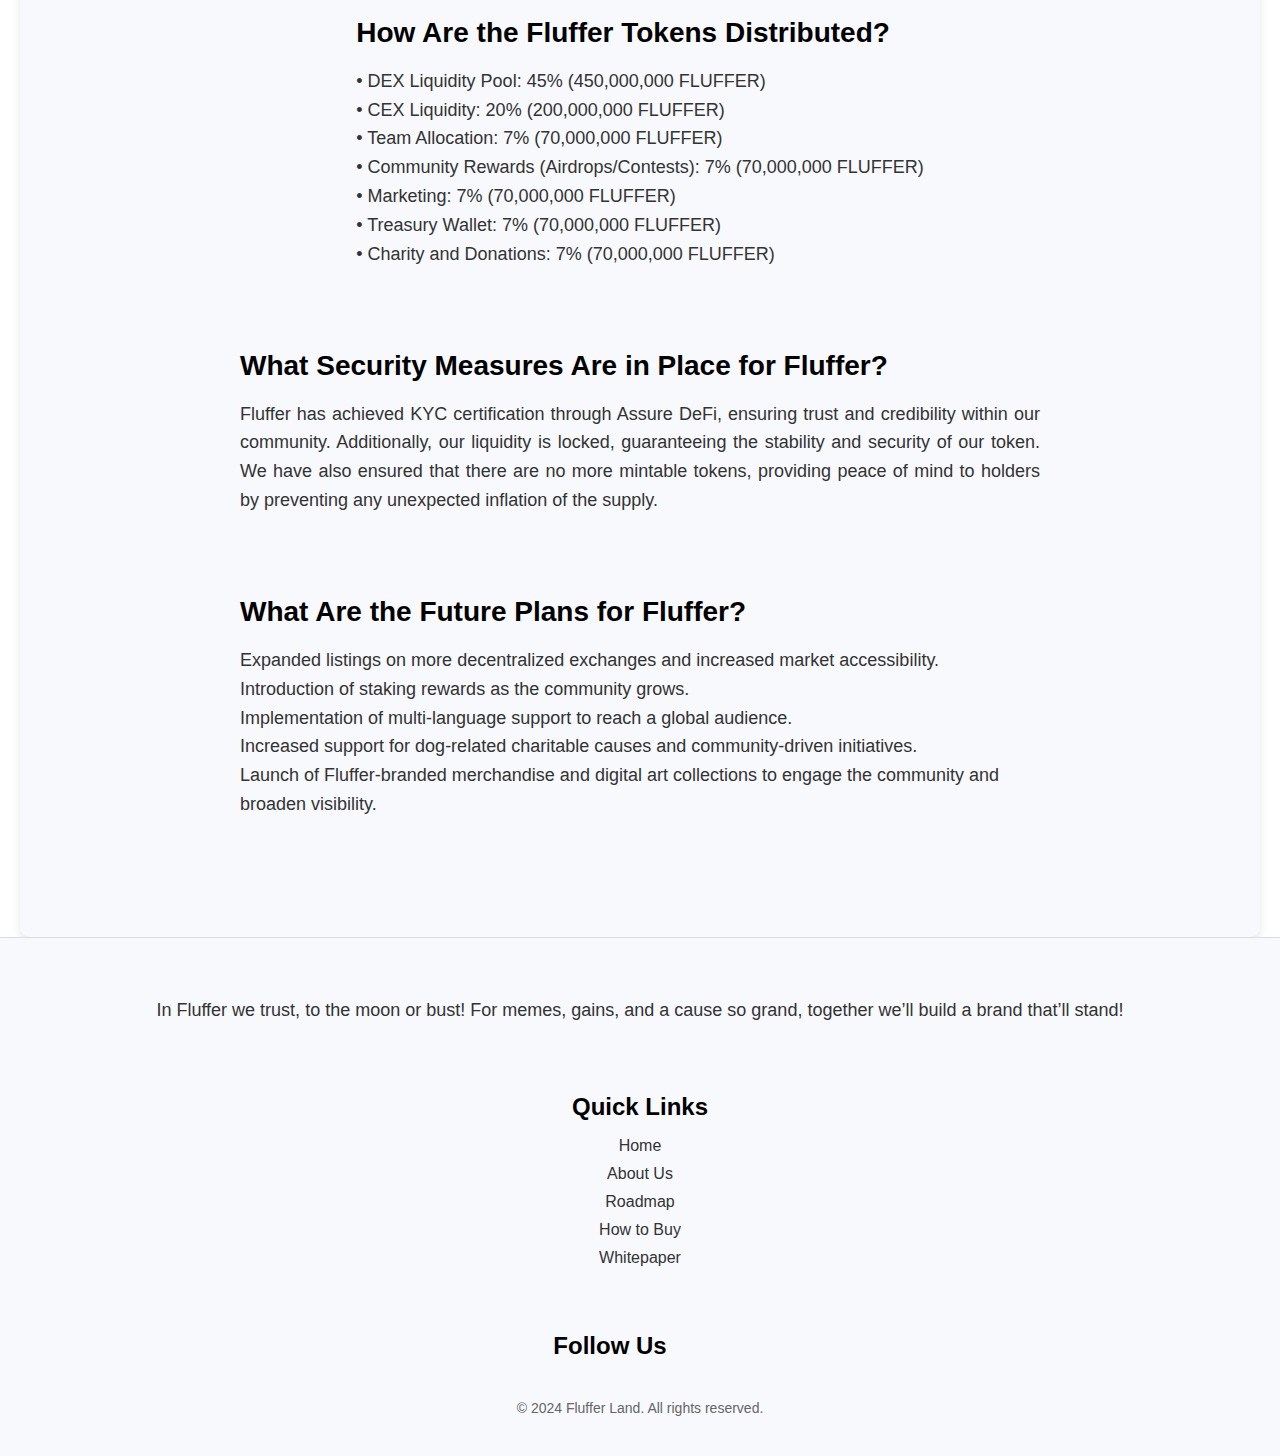
==== commit e7e78334: "Update about.html" ====
--- a/about.html
+++ b/about.html
@@ -120,6 +120,7 @@
       <li><a href="roadmap.html">RoadMap</a></li>
       <li><a href="howtobuy.html">How to Buy</a></li>
       <li><a href="FAQ.HTML">FAQ'S</a></li>
+      <li><a href="charity.html">charity wallet</a></li>
     </ul>
     <!-- <button class="live-chart">Live Chart</button> -->
     <div class="menu-icon" onclick="openSidebar()">&#9776;</div>
@@ -135,6 +136,7 @@
         <li><a href="roadmap.html">RoadMap</a></li>
         <li><a href="howtobuy.html">How to Buy</a></li>
         <li><a href="FAQ.HTML">FAQ'S</a></li>
+      <li><a href="charity.html">charity wallet</a></li>
     </ul>
   </div>
 
